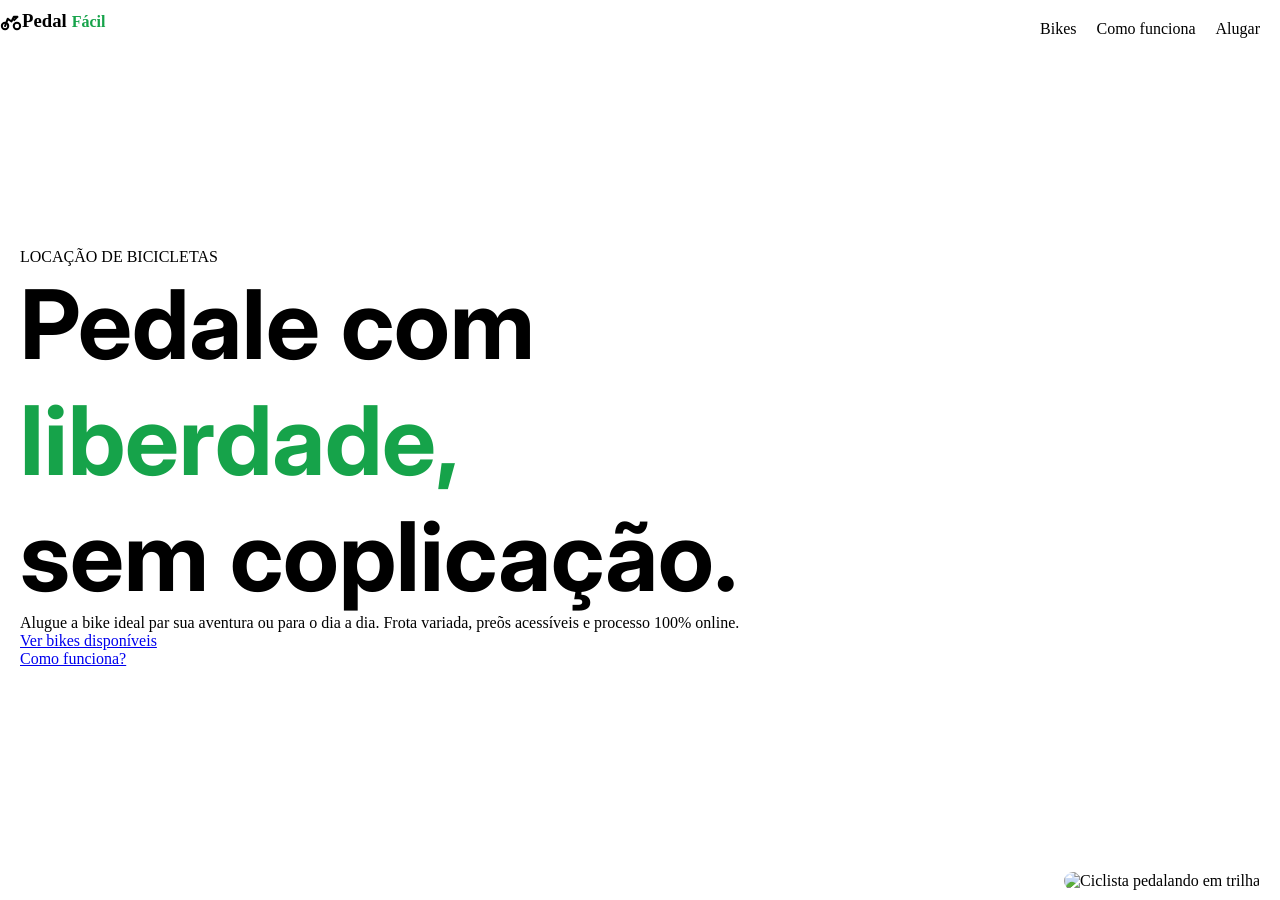
==== HTML/index.html @ 449448c4 "uiui" ====
<!DOCTYPE html>
<html lang="pt-br">
<head>
    <meta charset="UTF-8">
    <meta name="viewport" content="width=device-width, initial-scale=1.0">
    <title>PedalFacil</title>
    <link rel="stylesheet" href="/CSS/style.css">
    <link rel="preconnect" href="https://fonts.googleapis.com" />
    <link rel="preconnect" href="https://fonts.gstatic.com" crossorigin />
    <link href="https://fonts.googleapis.com/css2?family=Outfit:wght@300;400;500;600;700;800&family=Inter:wght@300;400;500;600&display=swap" rel="stylesheet" />
</head>
<body>
    <nav class="logos">
         <div class="logo">
            <svg width="22" height="22" viewBox="0 0 24 24" fill="none" stroke="currentColor" stroke-width="2.2" stroke-linecap="round" stroke-linejoin="round">
                <circle cx="5.5" cy="17.5" r="3.5"/><circle cx="18.5" cy="17.5" r="3.5"/>
                <path d="M5.5 17.5l3-8 4 3 2.5-5H19l-3.5 3.5"/>
            </svg>
            <h3>Pedal</h3>
            <h4>Fácil</h4>
         </div>
        </nav>

    <header class="cabecaralho">
        <span class>Bikes</span>
        <span>Como funciona</span>
        <div class="btn-alugar">
            <span>Alugar</span>
        </div>
    </header>

    <main class="textinho">
        <span>LOCAÇÃO DE BICICLETAS</span>
        <h2>Pedale com <br> <span class="verde"> liberdade, </span><br> sem coplicação.</h2>
        <span>Alugue a bike ideal par sua aventura ou para o dia a dia. Frota variada, preõs acessíveis e processo 100% online.</span>

        <img src="https://images.unsplash.com/photo-1629056528325-f328b5f27ae7?w=700&h=600&fit=crop&auto=format"  alt="Ciclista pedalando em trilha">

        <div class="btn-baixo">
            <div class="btn-baixao">
                <a href="#">
                    Ver bikes disponíveis
                </a>
            </div>

            <a href="#" class="como">
                Como funciona?
            </a>
        </div>
    </main>
</body>
</html>
---- CSS/style.css ----
* {
    margin: 0px;
    padding: 0px;
}

:root {
  --green: #16a34a;
  --green-dark: #15803d;
  --green-light: #dcfce7;
  --green-pale: #f0fdf4;
  --slate-900: #0f172a;
  --slate-700: #334155;
  --slate-500: #64748b;
  --slate-400: #94a3b8;
  --slate-200: #e2e8f0;
  --slate-100: #f1f5f9;
  --white: #ffffff;
  --bg: #f8fafc;
  --font-display: 'Outfit', sans-serif;
  --font-body: 'Inter', sans-serif;
}

.logo{
    display: flex;
    justify-content: flex-start;
    align-items: flex-start;
    position: fixed;
}

.logos h4{
    margin-left: 5px;
    margin-top: 3px;
    color: var(--green);
}

.cabecaralho{
    padding: 10px;
    margin: 10px;
    display: flex;
    flex-direction: row;
    align-items: flex-end;
    justify-content: flex-end;
    gap: 20PX;
}

main {
    position: relative; 
    min-height: 400px;     
}

main img {
    border-radius: 15px;  
    position: fixed;     
    bottom: 10px;             
    right: 20px;              
}

.textinho{
    margin-top: 200px;
    margin-left: 20px;
}

.textinho h2{
    font-size: 6rem;
    font-family: var(--font-body);
}

.verde {
    color: var(--green);
}
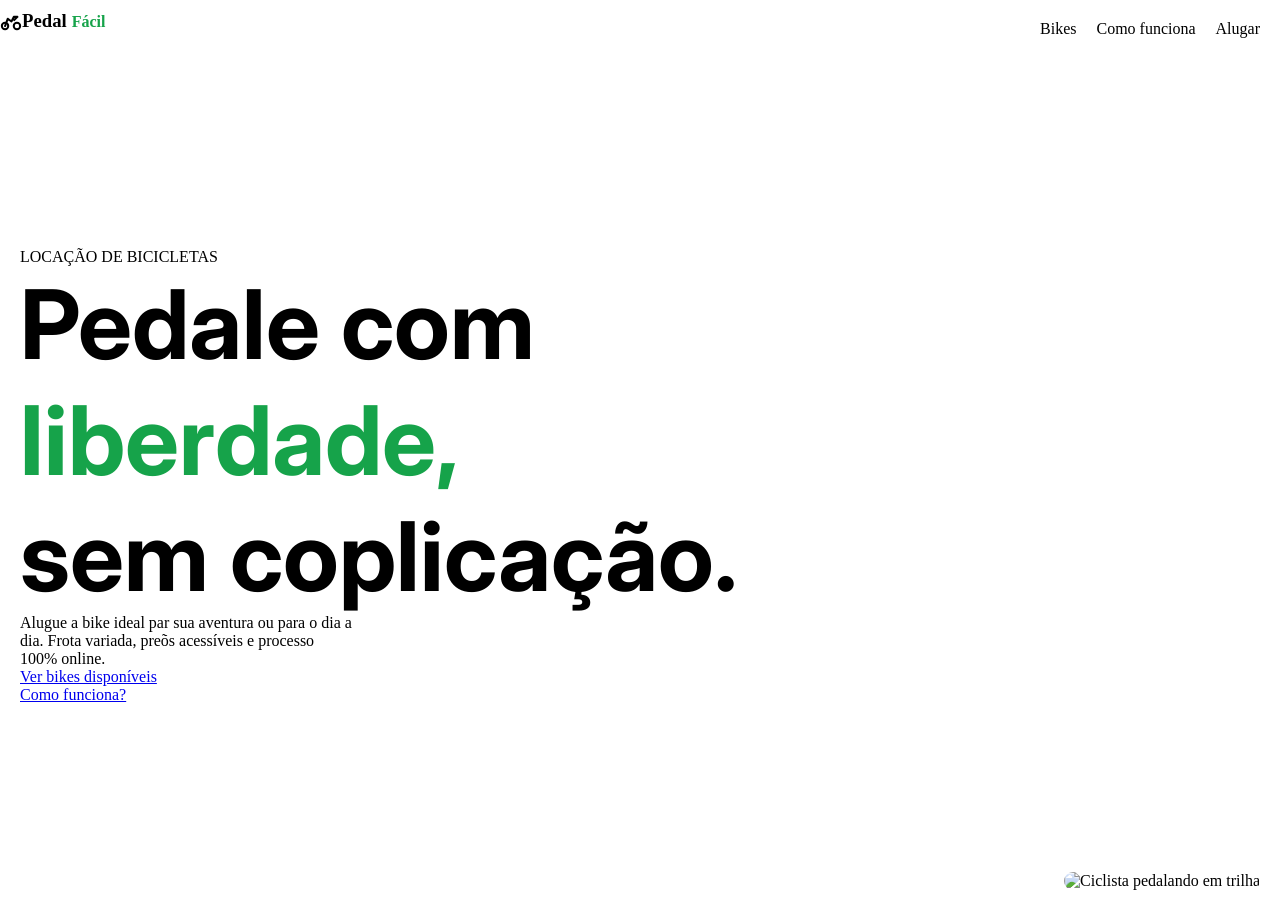
==== commit 6e3f1907: "algo" ====
--- a/HTML/index.html
+++ b/HTML/index.html
@@ -32,7 +32,7 @@
     <main class="textinho">
         <span>LOCAÇÃO DE BICICLETAS</span>
         <h2>Pedale com <br> <span class="verde"> liberdade, </span><br> sem coplicação.</h2>
-        <span>Alugue a bike ideal par sua aventura ou para o dia a dia. Frota variada, preõs acessíveis e processo 100% online.</span>
+        <span>Alugue a bike ideal par sua aventura ou para o dia a <br> dia. Frota variada, preõs acessíveis e processo <br> 100% online.</span>
 
         <img src="https://images.unsplash.com/photo-1629056528325-f328b5f27ae7?w=700&h=600&fit=crop&auto=format"  alt="Ciclista pedalando em trilha">
 
--- a/CSS/style.css
+++ b/CSS/style.css
@@ -67,4 +67,8 @@
 
 .verde {
     color: var(--green);
+}
+
+.locacao{
+    color: var(--green-dark);
 }
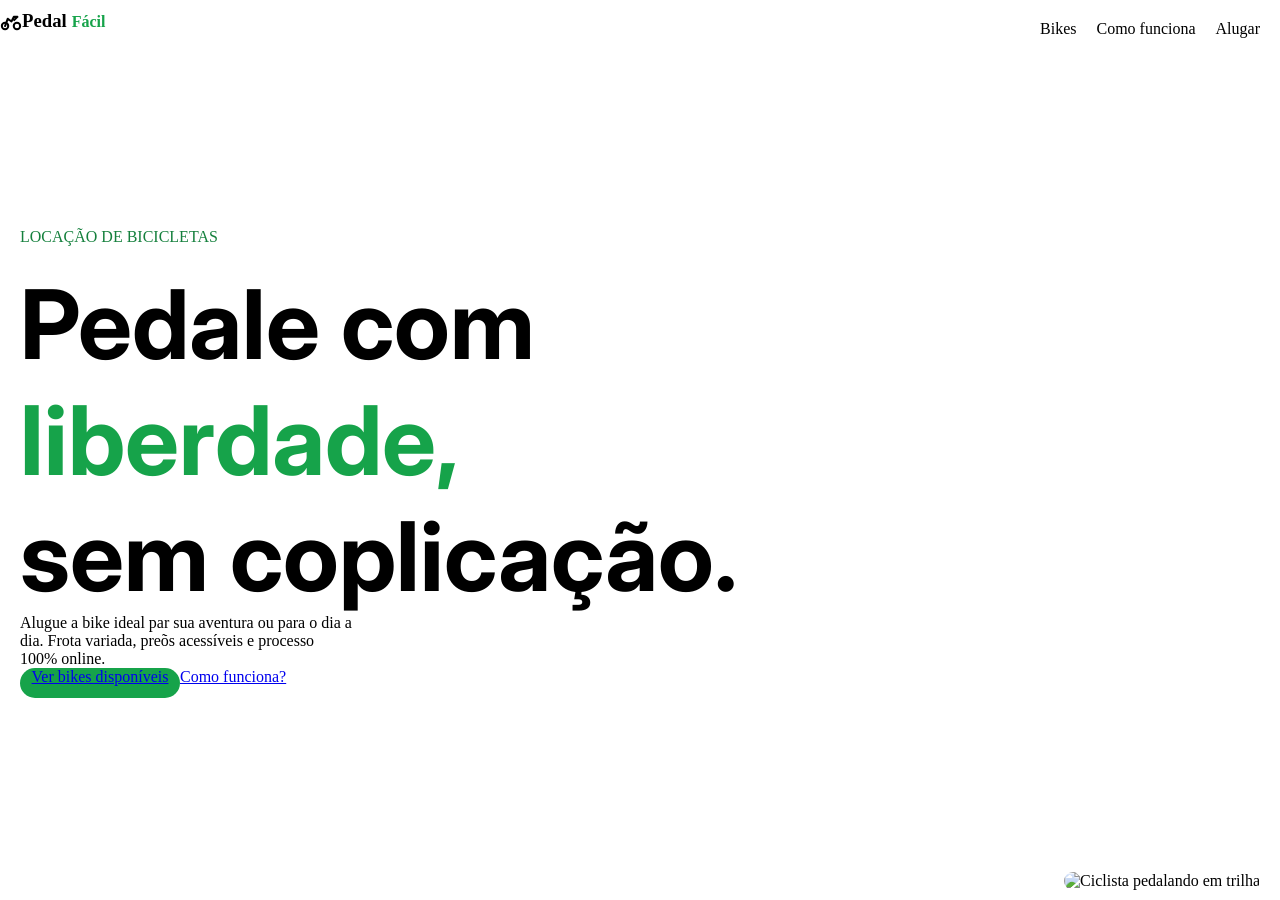
==== commit 37f8dd88: "uiui parte 2" ====
--- a/HTML/index.html
+++ b/HTML/index.html
@@ -30,7 +30,7 @@
     </header>
 
     <main class="textinho">
-        <span>LOCAÇÃO DE BICICLETAS</span>
+        <span class="locacao">LOCAÇÃO DE BICICLETAS</span>
         <h2>Pedale com <br> <span class="verde"> liberdade, </span><br> sem coplicação.</h2>
         <span>Alugue a bike ideal par sua aventura ou para o dia a <br> dia. Frota variada, preõs acessíveis e processo <br> 100% online.</span>
 
--- a/CSS/style.css
+++ b/CSS/style.css
@@ -70,5 +70,23 @@
 }
 
 .locacao{
+    position: relative;
     color: var(--green-dark);
+    bottom: 20px;
+    font-size: 0.8rem;
+    font: var(--font-display);
+}
+
+.btn-baixo{
+    display: flex;
+    flex-direction: row;
+}
+
+.btn-baixao{
+    background-color: var(--green);
+    border-radius: 15px;
+    height: 30px;
+    width: 160px;
+    text-align: center;
+    text-decoration: none;
 }
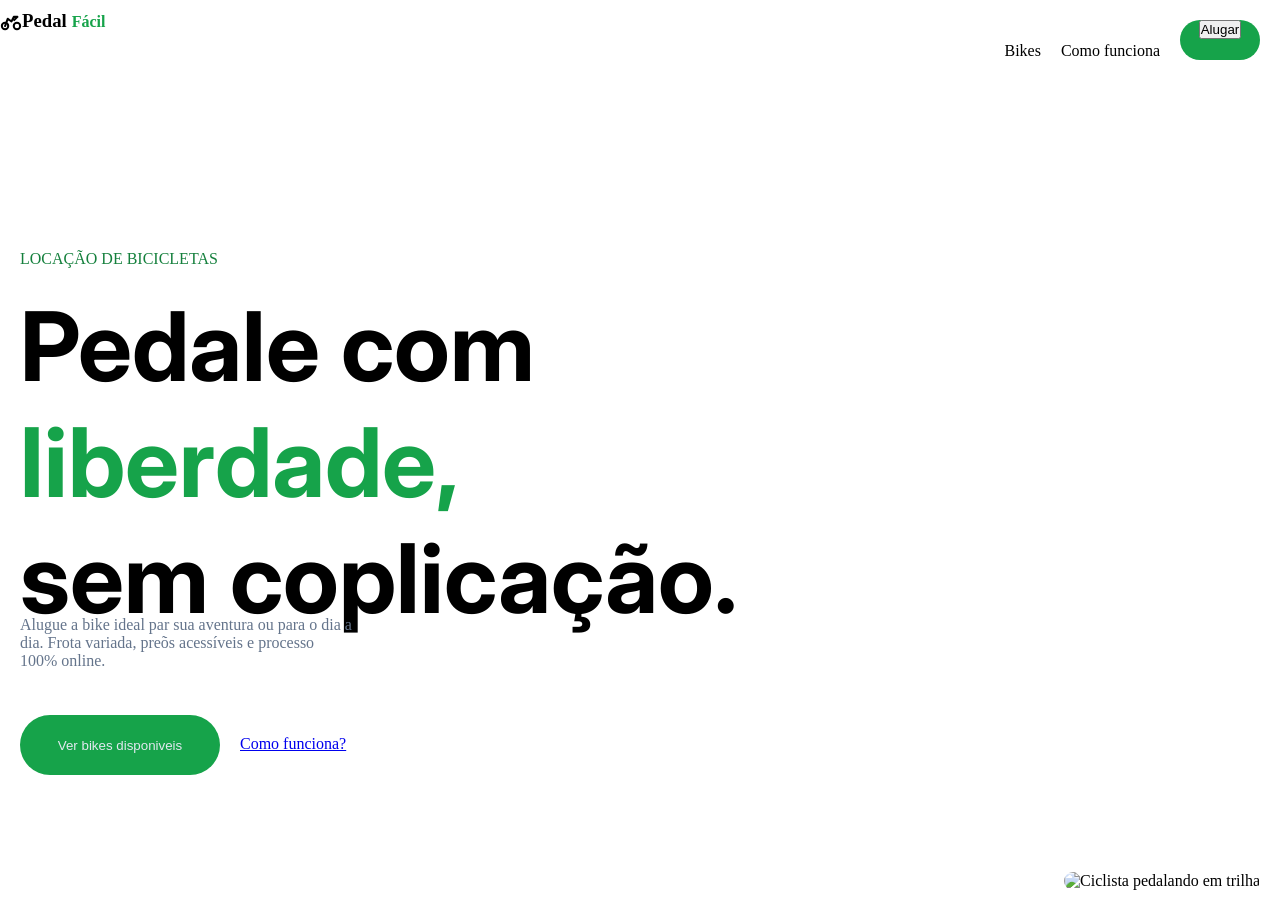
==== commit c32a7b4e: "uiui parte 3, férias na europa" ====
--- a/HTML/index.html
+++ b/HTML/index.html
@@ -25,23 +25,20 @@
         <span class>Bikes</span>
         <span>Como funciona</span>
         <div class="btn-alugar">
-            <span>Alugar</span>
+            <button>Alugar</button>
         </div>
     </header>
 
     <main class="textinho">
         <span class="locacao">LOCAÇÃO DE BICICLETAS</span>
         <h2>Pedale com <br> <span class="verde"> liberdade, </span><br> sem coplicação.</h2>
-        <span>Alugue a bike ideal par sua aventura ou para o dia a <br> dia. Frota variada, preõs acessíveis e processo <br> 100% online.</span>
+        <span class="textoae">Alugue a bike ideal par sua aventura ou para o dia a <br> dia. Frota variada, preõs acessíveis e processo <br> 100% online.</span>
 
         <img src="https://images.unsplash.com/photo-1629056528325-f328b5f27ae7?w=700&h=600&fit=crop&auto=format"  alt="Ciclista pedalando em trilha">
 
         <div class="btn-baixo">
-            <div class="btn-baixao">
-                <a href="#">
-                    Ver bikes disponíveis
-                </a>
-            </div>
+            <button class="btn-baixao">Ver bikes disponiveis</button>
+
 
             <a href="#" class="como">
                 Como funciona?
--- a/CSS/style.css
+++ b/CSS/style.css
@@ -43,6 +43,16 @@
     gap: 20PX;
 }
 
+.btn-alugar{
+    background-color: var(--green);
+    border-radius: 30px;
+    height: 40px;
+    width: 80px;
+    text-align: center;
+    color: var(--slate-200);
+    border: none;
+}
+
 main {
     position: relative; 
     min-height: 400px;     
@@ -77,16 +87,31 @@
     font: var(--font-display);
 }
 
+.textoae{
+    position: relative;
+    color: var(--slate-500);
+    bottom: 20px;
+    font-size: 0.8rem;
+    font: var(--font-display);
+}
+
 .btn-baixo{
     display: flex;
     flex-direction: row;
+    margin-top: 25px;
 }
 
 .btn-baixao{
     background-color: var(--green);
-    border-radius: 15px;
-    height: 30px;
-    width: 160px;
+    border-radius: 30px;
+    height: 60px;
+    width: 200px;
     text-align: center;
-    text-decoration: none;
+    color: var(--slate-200);
+    border: none;
+}
+
+.btn-baixo a{
+    margin-top: 20px;
+    margin-left: 20px;
 }
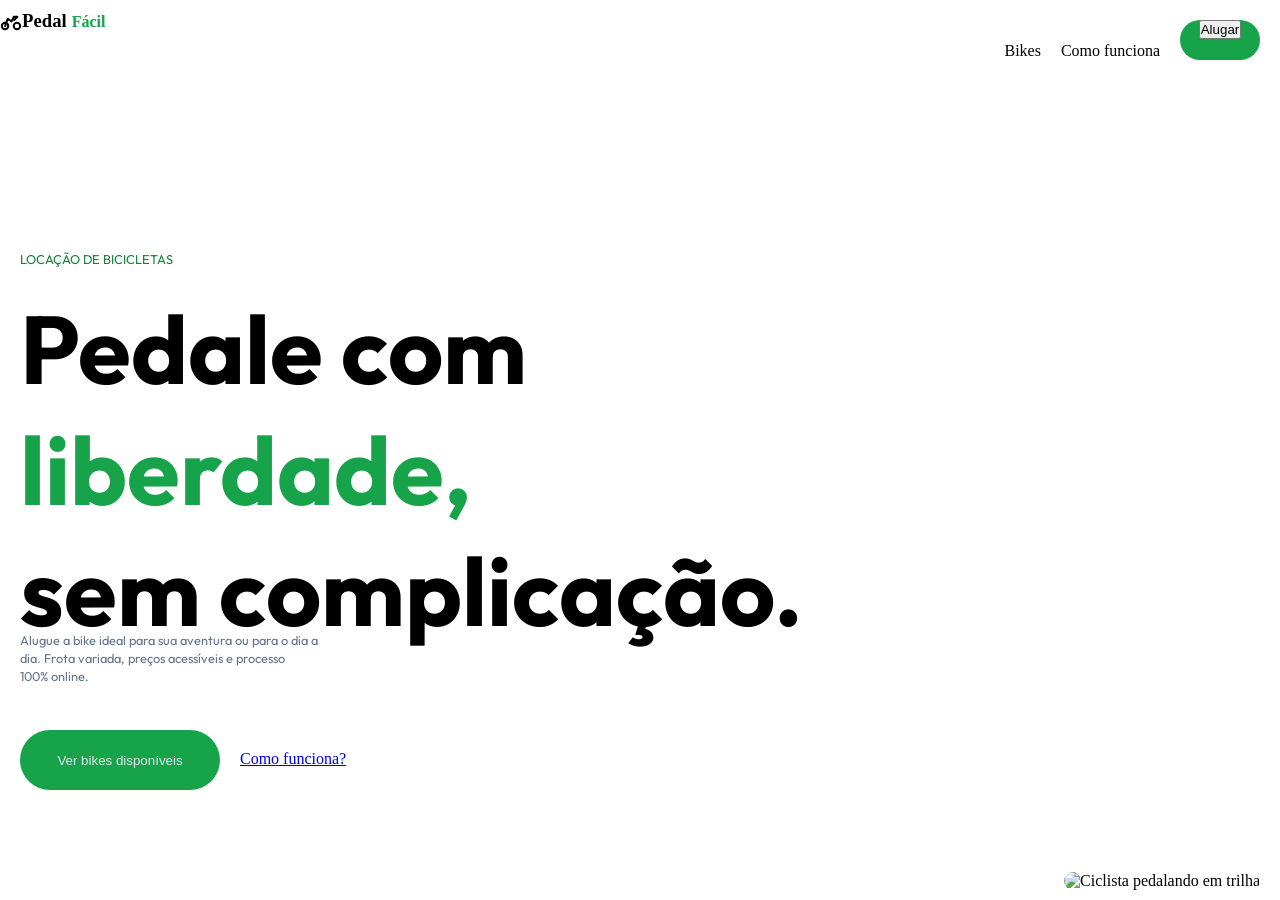
==== commit 1c74fff4: "bikes" ====
--- a/HTML/index.html
+++ b/HTML/index.html
@@ -31,13 +31,13 @@
 
     <main class="textinho">
         <span class="locacao">LOCAÇÃO DE BICICLETAS</span>
-        <h2>Pedale com <br> <span class="verde"> liberdade, </span><br> sem coplicação.</h2>
-        <span class="textoae">Alugue a bike ideal par sua aventura ou para o dia a <br> dia. Frota variada, preõs acessíveis e processo <br> 100% online.</span>
+        <h2>Pedale com <br> <span class="verde"> liberdade, </span><br> sem complicação.</h2>
+        <span class="textoae">Alugue a bike ideal para sua aventura ou para o dia a <br> dia. Frota variada, preços acessíveis e processo <br> 100% online.</span>
 
         <img src="https://images.unsplash.com/photo-1629056528325-f328b5f27ae7?w=700&h=600&fit=crop&auto=format"  alt="Ciclista pedalando em trilha">
 
         <div class="btn-baixo">
-            <button class="btn-baixao">Ver bikes disponiveis</button>
+            <button class="btn-baixao">Ver bikes disponíveis</button>
 
 
             <a href="#" class="como">
--- a/CSS/style.css
+++ b/CSS/style.css
@@ -40,7 +40,7 @@
     flex-direction: row;
     align-items: flex-end;
     justify-content: flex-end;
-    gap: 20PX;
+    gap: 20px;
 }
 
 .btn-alugar{
@@ -72,7 +72,7 @@
 
 .textinho h2{
     font-size: 6rem;
-    font-family: var(--font-body);
+    font-family: var(--font-display);
 }
 
 .verde {
@@ -84,7 +84,7 @@
     color: var(--green-dark);
     bottom: 20px;
     font-size: 0.8rem;
-    font: var(--font-display);
+    font-family: var(--font-display);
 }
 
 .textoae{
@@ -92,7 +92,7 @@
     color: var(--slate-500);
     bottom: 20px;
     font-size: 0.8rem;
-    font: var(--font-display);
+    font-family: var(--font-display);
 }
 
 .btn-baixo{
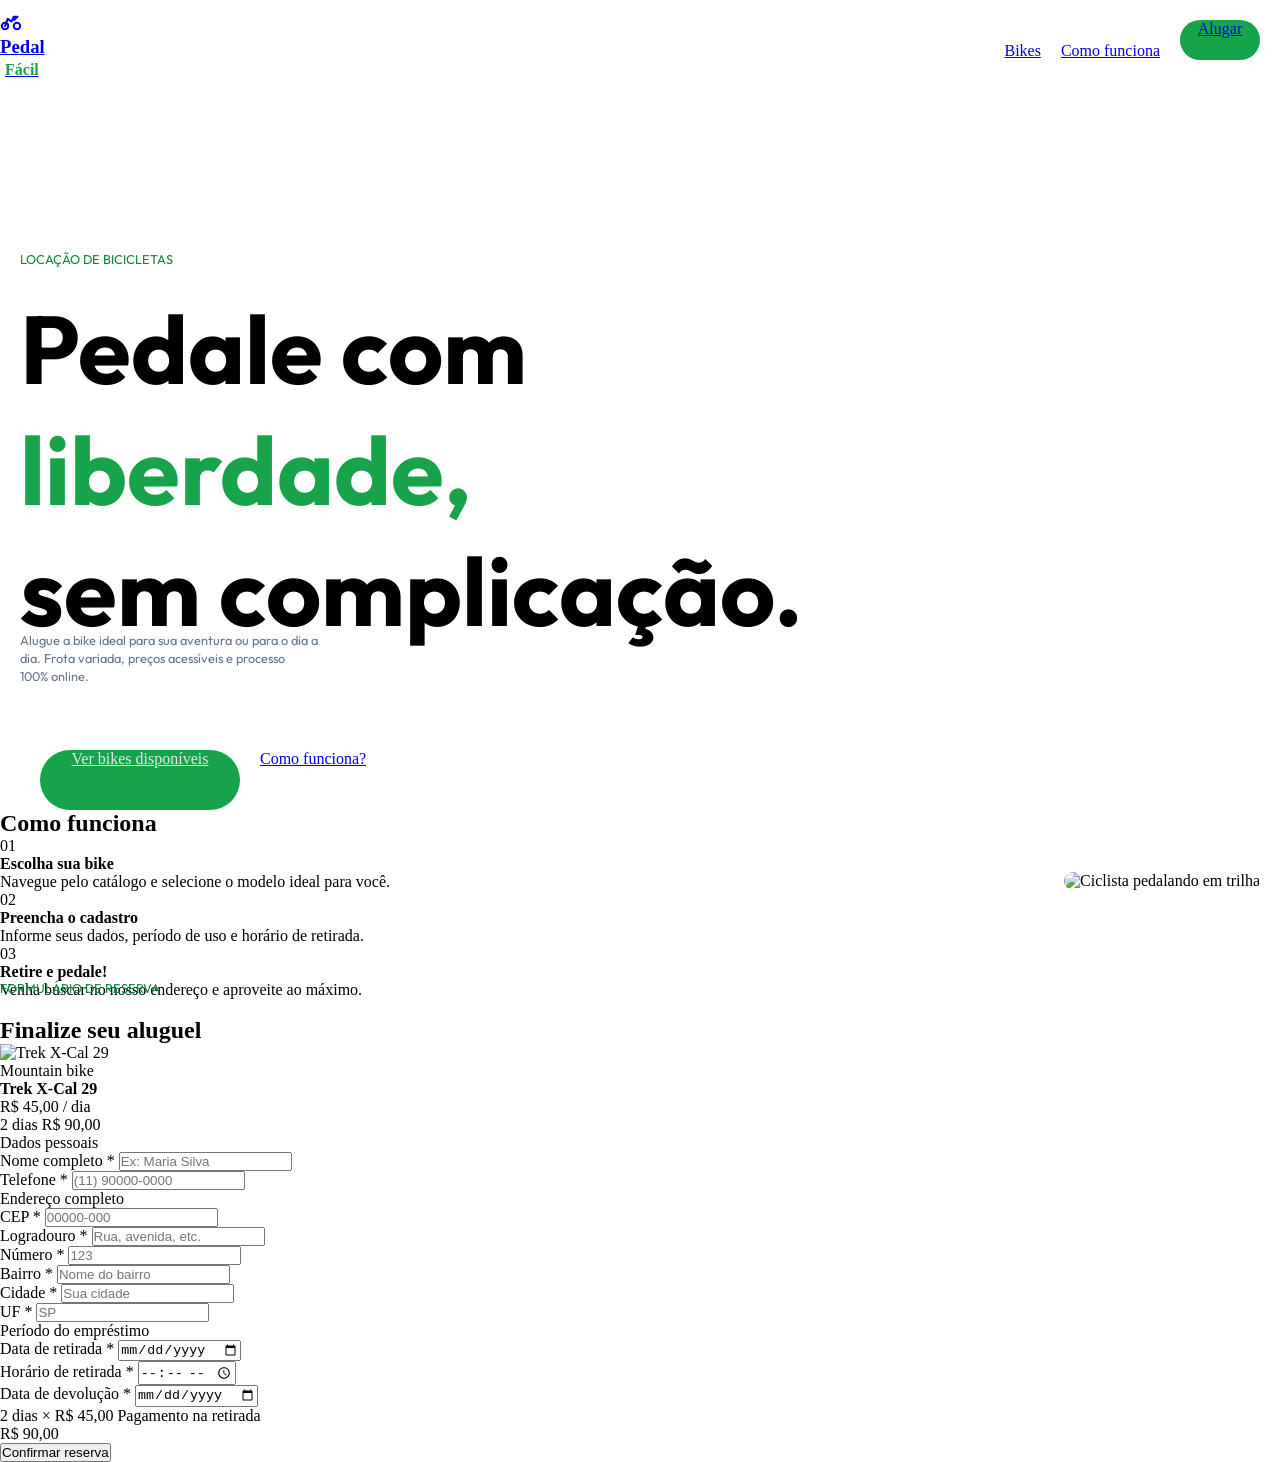
==== commit 9bfdeee9: "html" ====
--- a/HTML/index.html
+++ b/HTML/index.html
@@ -12,20 +12,22 @@
 <body>
     <nav class="logos">
          <div class="logo">
-            <svg width="22" height="22" viewBox="0 0 24 24" fill="none" stroke="currentColor" stroke-width="2.2" stroke-linecap="round" stroke-linejoin="round">
-                <circle cx="5.5" cy="17.5" r="3.5"/><circle cx="18.5" cy="17.5" r="3.5"/>
-                <path d="M5.5 17.5l3-8 4 3 2.5-5H19l-3.5 3.5"/>
-            </svg>
-            <h3>Pedal</h3>
-            <h4>Fácil</h4>
+            <a href="index.html" class="logo-link">
+                <svg width="22" height="22" viewBox="0 0 24 24" fill="none" stroke="currentColor" stroke-width="2.2" stroke-linecap="round" stroke-linejoin="round">
+                    <circle cx="5.5" cy="17.5" r="3.5"/><circle cx="18.5" cy="17.5" r="3.5"/>
+                    <path d="M5.5 17.5l3-8 4 3 2.5-5H19l-3.5 3.5"/>
+                </svg>
+                <h3>Pedal</h3>
+                <h4>Fácil</h4>
+            </a>
          </div>
         </nav>
 
     <header class="cabecaralho">
-        <span class>Bikes</span>
-        <span>Como funciona</span>
+        <a href="bikes.html">Bikes</a>
+        <a href="#como-funciona">Como funciona</a>
         <div class="btn-alugar">
-            <button>Alugar</button>
+            <a href="#reserva">Alugar</a>
         </div>
     </header>
 
@@ -37,13 +39,121 @@
         <img src="https://images.unsplash.com/photo-1629056528325-f328b5f27ae7?w=700&h=600&fit=crop&auto=format"  alt="Ciclista pedalando em trilha">
 
         <div class="btn-baixo">
-            <button class="btn-baixao">Ver bikes disponíveis</button>
+            <a href="bikes.html" class="btn-baixao">Ver bikes disponíveis</a>
 
 
-            <a href="#" class="como">
+            <a href="#como-funciona" class="como">
                 Como funciona?
             </a>
         </div>
     </main>
+
+    <section id="como-funciona" class="como-funciona">
+        <h2>Como funciona</h2>
+
+        <div class="passos">
+            <div class="passo">
+                <span class="passo-numero">01</span>
+                <h4>Escolha sua bike</h4>
+                <p>Navegue pelo catálogo e selecione o modelo ideal para você.</p>
+            </div>
+            <div class="passo">
+                <span class="passo-numero">02</span>
+                <h4>Preencha o cadastro</h4>
+                <p>Informe seus dados, período de uso e horário de retirada.</p>
+            </div>
+            <div class="passo">
+                <span class="passo-numero">03</span>
+                <h4>Retire e pedale!</h4>
+                <p>Venha buscar no nosso endereço e aproveite ao máximo.</p>
+            </div>
+        </div>
+    </section>
+
+    <section id="reserva" class="reserva">
+        <span class="locacao">FORMULÁRIO DE RESERVA</span>
+        <h2>Finalize seu aluguel</h2>
+
+        <div class="resumo-bike">
+            <img src="https://images.unsplash.com/photo-1485965120184-e220f721d03e?w=100&h=100&fit=crop&auto=format" alt="Trek X-Cal 29">
+            <div class="resumo-bike-info">
+                <span class="categoria">Mountain bike</span>
+                <h4>Trek X-Cal 29</h4>
+                <span class="resumo-bike-preco">R$ 45,00 / dia</span>
+            </div>
+            <div class="resumo-bike-total">
+                <span class="dias">2 dias</span>
+                <span class="preco">R$ 90,00</span>
+            </div>
+        </div>
+
+        <form class="formulario">
+            <span class="titulo-secao">Dados pessoais</span>
+            <div class="campo">
+                <label for="nome">Nome completo *</label>
+                <input type="text" id="nome" placeholder="Ex: Maria Silva">
+            </div>
+            <div class="campo">
+                <label for="telefone">Telefone *</label>
+                <input type="tel" id="telefone" placeholder="(11) 90000-0000">
+            </div>
+
+            <span class="titulo-secao">Endereço completo</span>
+            <div class="campo-grupo">
+                <div class="campo">
+                    <label for="cep">CEP *</label>
+                    <input type="text" id="cep" placeholder="00000-000">
+                </div>
+                <div class="campo">
+                    <label for="logradouro">Logradouro *</label>
+                    <input type="text" id="logradouro" placeholder="Rua, avenida, etc.">
+                </div>
+            </div>
+            <div class="campo-grupo campo-grupo-4">
+                <div class="campo">
+                    <label for="numero">Número *</label>
+                    <input type="text" id="numero" placeholder="123">
+                </div>
+                <div class="campo">
+                    <label for="bairro">Bairro *</label>
+                    <input type="text" id="bairro" placeholder="Nome do bairro">
+                </div>
+                <div class="campo">
+                    <label for="cidade">Cidade *</label>
+                    <input type="text" id="cidade" placeholder="Sua cidade">
+                </div>
+                <div class="campo campo-uf">
+                    <label for="uf">UF *</label>
+                    <input type="text" id="uf" placeholder="SP" maxlength="2">
+                </div>
+            </div>
+
+            <span class="titulo-secao">Período do empréstimo</span>
+            <div class="campo-grupo campo-grupo-3">
+                <div class="campo">
+                    <label for="data-retirada">Data de retirada *</label>
+                    <input type="date" id="data-retirada">
+                </div>
+                <div class="campo">
+                    <label for="horario-retirada">Horário de retirada *</label>
+                    <input type="time" id="horario-retirada">
+                </div>
+                <div class="campo">
+                    <label for="data-devolucao">Data de devolução *</label>
+                    <input type="date" id="data-devolucao">
+                </div>
+            </div>
+
+            <div class="total">
+                <div>
+                    <span class="total-linha">2 dias × R$ 45,00</span>
+                    <span class="total-obs">Pagamento na retirada</span>
+                </div>
+                <span class="total-preco">R$ 90,00</span>
+            </div>
+
+            <button type="submit" class="btn-confirmar">Confirmar reserva</button>
+        </form>
+    </section>
 </body>
 </html>
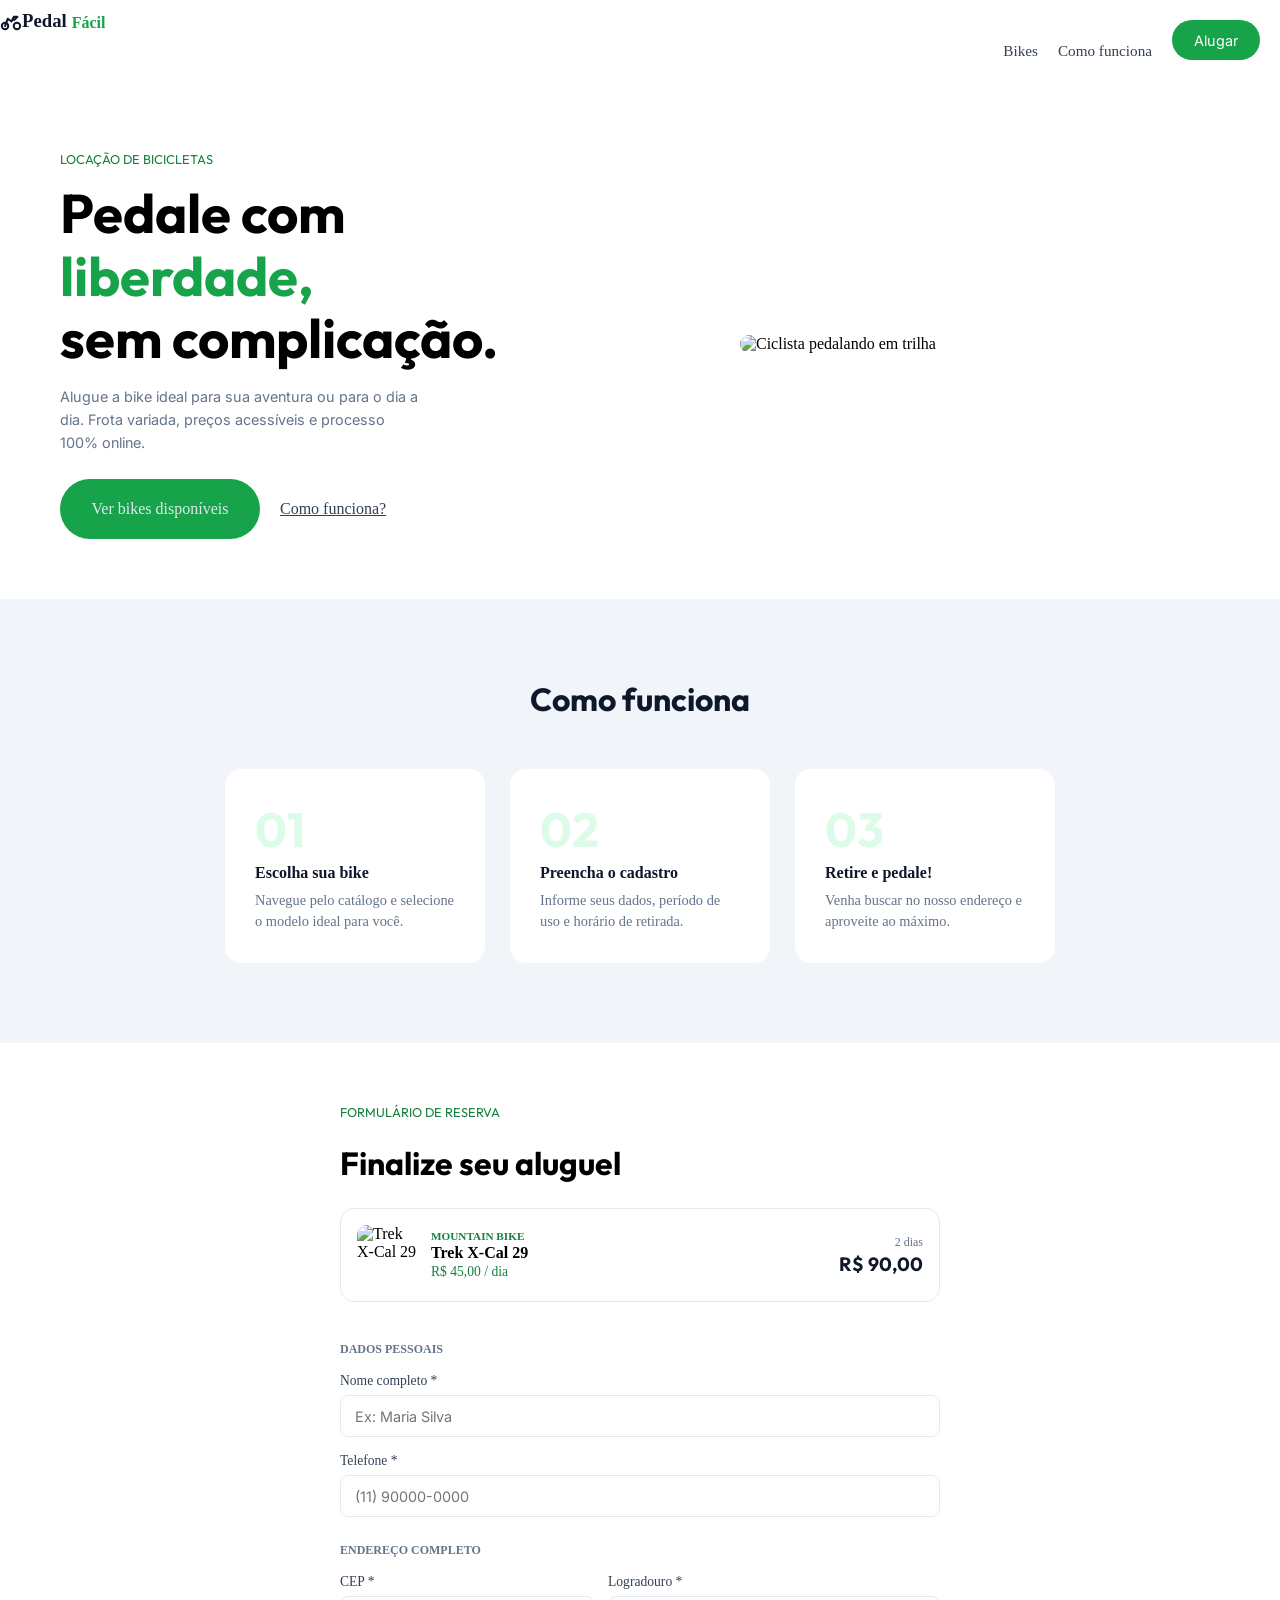
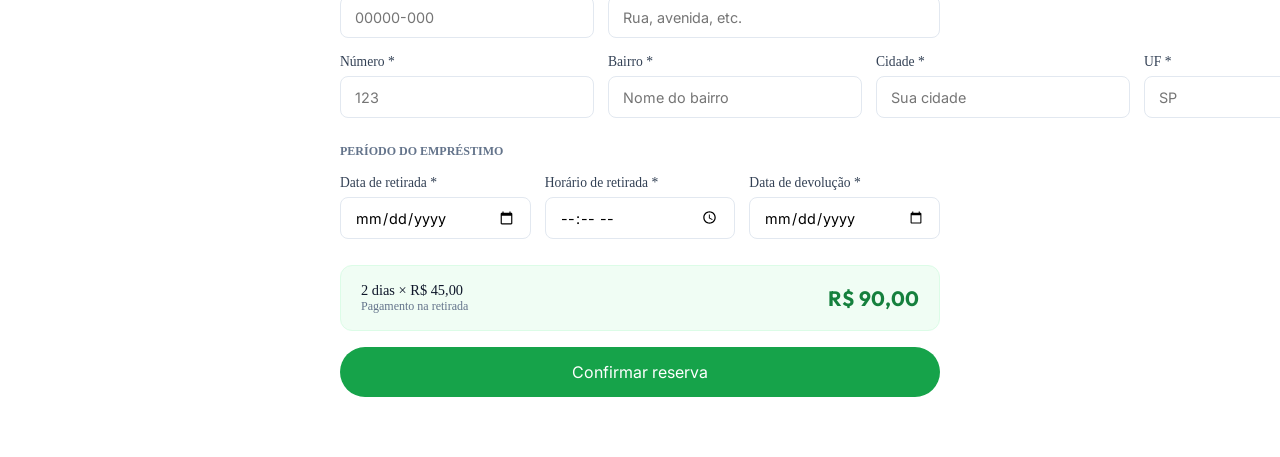
==== commit d8c1b2b0: "index" ====
--- a/HTML/index.html
+++ b/HTML/index.html
@@ -24,7 +24,7 @@
         </nav>
 
     <header class="cabecaralho">
-        <a href="bikes.html">Bikes</a>
+        <a href="#reserva">Bikes</a>
         <a href="#como-funciona">Como funciona</a>
         <div class="btn-alugar">
             <a href="#reserva">Alugar</a>
@@ -32,20 +32,21 @@
     </header>
 
     <main class="textinho">
-        <span class="locacao">LOCAÇÃO DE BICICLETAS</span>
-        <h2>Pedale com <br> <span class="verde"> liberdade, </span><br> sem complicação.</h2>
-        <span class="textoae">Alugue a bike ideal para sua aventura ou para o dia a <br> dia. Frota variada, preços acessíveis e processo <br> 100% online.</span>
+        <div class="textinho-texto">
+            <span class="locacao">LOCAÇÃO DE BICICLETAS</span>
+            <h2>Pedale com <br> <span class="verde"> liberdade, </span><br> sem complicação.</h2>
+            <span class="textoae">Alugue a bike ideal para sua aventura ou para o dia a <br> dia. Frota variada, preços acessíveis e processo <br> 100% online.</span>
+
+            <div class="btn-baixo">
+                <a href="#reserva" class="btn-baixao">Ver bikes disponíveis</a>
+
+                <a href="#como-funciona" class="como">
+                    Como funciona?
+                </a>
+            </div>
+        </div>
 
         <img src="https://images.unsplash.com/photo-1629056528325-f328b5f27ae7?w=700&h=600&fit=crop&auto=format"  alt="Ciclista pedalando em trilha">
-
-        <div class="btn-baixo">
-            <a href="bikes.html" class="btn-baixao">Ver bikes disponíveis</a>
-
-
-            <a href="#como-funciona" class="como">
-                Como funciona?
-            </a>
-        </div>
     </main>
 
     <section id="como-funciona" class="como-funciona">
--- a/CSS/style.css
+++ b/CSS/style.css
@@ -1,6 +1,7 @@
 * {
     margin: 0px;
     padding: 0px;
+    box-sizing: border-box;
 }
 
 :root {
@@ -27,6 +28,13 @@
     position: fixed;
 }
 
+.logo-link{
+    display: flex;
+    align-items: center;
+    color: var(--slate-900);
+    text-decoration: none;
+}
+
 .logos h4{
     margin-left: 5px;
     margin-top: 3px;
@@ -43,35 +51,53 @@
     gap: 20px;
 }
 
-.btn-alugar{
+.cabecaralho a{
+    color: var(--slate-700);
+    text-decoration: none;
+    font-size: 0.95rem;
+}
+
+.cabecaralho a:hover{
+    color: var(--green-dark);
+}
+
+.btn-alugar a{
+    display: inline-flex;
+    align-items: center;
+    height: 40px;
+    padding: 0 22px;
     background-color: var(--green);
+    color: var(--white);
     border-radius: 30px;
-    height: 40px;
-    width: 80px;
-    text-align: center;
-    color: var(--slate-200);
-    border: none;
-}
-
-main {
-    position: relative; 
-    min-height: 400px;     
-}
-
-main img {
-    border-radius: 15px;  
-    position: fixed;     
-    bottom: 10px;             
-    right: 20px;              
+    font-family: var(--font-body);
+    font-size: 0.9rem;
+    text-decoration: none;
+    cursor: pointer;
+    transition: background-color 0.2s ease;
+}
+
+.btn-alugar a:hover{
+    background-color: var(--green-dark);
 }
 
 .textinho{
-    margin-top: 200px;
-    margin-left: 20px;
+    display: flex;
+    align-items: center;
+    justify-content: space-between;
+    flex-wrap: wrap;
+    gap: 40px;
+    max-width: 1200px;
+    margin: 80px auto 60px;
+    padding: 0 20px;
+}
+
+.textinho-texto{
+    max-width: 520px;
 }
 
 .textinho h2{
-    font-size: 6rem;
+    font-size: 3.4rem;
+    line-height: 1.15;
     font-family: var(--font-display);
 }
 
@@ -80,28 +106,41 @@
 }
 
 .locacao{
-    position: relative;
-    color: var(--green-dark);
-    bottom: 20px;
+    display: inline-block;
+    color: var(--green-dark);
+    margin-bottom: 15px;
     font-size: 0.8rem;
     font-family: var(--font-display);
 }
 
 .textoae{
-    position: relative;
+    display: block;
     color: var(--slate-500);
-    bottom: 20px;
-    font-size: 0.8rem;
-    font-family: var(--font-display);
+    margin-top: 15px;
+    font-size: 0.9rem;
+    line-height: 1.6;
+    font-family: var(--font-body);
+}
+
+main img{
+    border-radius: 15px;
+    width: 100%;
+    max-width: 480px;
+    height: auto;
+    display: block;
 }
 
 .btn-baixo{
     display: flex;
-    flex-direction: row;
+    align-items: center;
+    gap: 20px;
     margin-top: 25px;
 }
 
 .btn-baixao{
+    display: inline-flex;
+    align-items: center;
+    justify-content: center;
     background-color: var(--green);
     border-radius: 30px;
     height: 60px;
@@ -109,9 +148,267 @@
     text-align: center;
     color: var(--slate-200);
     border: none;
-}
-
-.btn-baixo a{
-    margin-top: 20px;
-    margin-left: 20px;
+    cursor: pointer;
+    text-decoration: none;
+    transition: background-color 0.2s ease, transform 0.15s ease;
+}
+
+.btn-baixao:hover{
+    background-color: var(--green-dark);
+    transform: translateY(-1px);
+}
+
+.como{
+    color: var(--slate-700);
+}
+
+.como:hover{
+    color: var(--green-dark);
+}
+
+.como-funciona{
+    background-color: var(--slate-100);
+    padding: 80px 40px;
+    text-align: center;
+}
+
+.como-funciona h2{
+    font-family: var(--font-display);
+    font-size: 2rem;
+    color: var(--slate-900);
+    margin-bottom: 50px;
+}
+
+.passos{
+    display: flex;
+    flex-wrap: wrap;
+    justify-content: center;
+    gap: 25px;
+    max-width: 1000px;
+    margin: 0 auto;
+}
+
+.passo{
+    background-color: var(--white);
+    border-radius: 16px;
+    padding: 30px;
+    width: 260px;
+    text-align: left;
+    position: relative;
+    overflow: hidden;
+}
+
+.passo-numero{
+    display: block;
+    font-family: var(--font-display);
+    font-size: 3rem;
+    font-weight: 700;
+    color: var(--green-light);
+    margin-bottom: 5px;
+}
+
+.passo h4{
+    color: var(--slate-900);
+    margin-bottom: 8px;
+}
+
+.passo p{
+    color: var(--slate-500);
+    font-size: 0.9rem;
+    line-height: 1.5;
+}
+
+.categoria{
+    color: var(--green-dark);
+    font-size: 0.7rem;
+    font-weight: 600;
+    text-transform: uppercase;
+}
+
+.preco{
+    font-family: var(--font-display);
+    font-size: 1.3rem;
+    font-weight: 700;
+    color: var(--slate-900);
+}
+
+.reserva{
+    max-width: 640px;
+    margin: 60px auto;
+    padding: 0 20px;
+}
+
+.reserva h2{
+    font-family: var(--font-display);
+    font-size: 2rem;
+    margin: 8px 0 25px;
+}
+
+.resumo-bike{
+    display: flex;
+    align-items: center;
+    gap: 14px;
+    background-color: var(--white);
+    border: 1px solid var(--slate-200);
+    border-radius: 14px;
+    padding: 16px;
+    margin-bottom: 30px;
+}
+
+.resumo-bike img{
+    width: 60px;
+    height: 60px;
+    object-fit: cover;
+    border-radius: 10px;
+}
+
+.resumo-bike-info{
+    flex: 1;
+    display: flex;
+    flex-direction: column;
+    gap: 2px;
+}
+
+.resumo-bike-preco{
+    color: var(--green-dark);
+    font-size: 0.85rem;
+}
+
+.resumo-bike-total{
+    display: flex;
+    flex-direction: column;
+    align-items: flex-end;
+    gap: 2px;
+}
+
+.resumo-bike-total .dias{
+    color: var(--slate-500);
+    font-size: 0.75rem;
+}
+
+.resumo-bike-total .preco{
+    font-family: var(--font-display);
+    font-size: 1.2rem;
+    color: var(--slate-900);
+}
+
+.formulario{
+    display: flex;
+    flex-direction: column;
+    gap: 16px;
+}
+
+.titulo-secao{
+    color: var(--slate-500);
+    font-size: 0.75rem;
+    font-weight: 600;
+    text-transform: uppercase;
+    margin-top: 10px;
+}
+
+.campo{
+    display: flex;
+    flex-direction: column;
+    gap: 6px;
+}
+
+.campo label{
+    font-size: 0.85rem;
+    color: var(--slate-700);
+}
+
+.campo input{
+    height: 42px;
+    padding: 0 14px;
+    border: 1px solid var(--slate-200);
+    border-radius: 8px;
+    font-family: var(--font-body);
+    font-size: 0.9rem;
+}
+
+.campo input:focus{
+    outline: none;
+    border-color: var(--green);
+}
+
+.campo-grupo{
+    display: grid;
+    grid-template-columns: 1fr 2fr;
+    gap: 14px;
+}
+
+.campo-grupo-3{
+    grid-template-columns: repeat(3, 1fr);
+}
+
+.campo-grupo-4{
+    grid-template-columns: 1fr 1fr 1fr 0.6fr;
+}
+
+.total{
+    display: flex;
+    align-items: center;
+    justify-content: space-between;
+    background-color: var(--green-pale);
+    border: 1px solid var(--green-light);
+    border-radius: 12px;
+    padding: 16px 20px;
+    margin-top: 10px;
+}
+
+.total-linha{
+    display: block;
+    color: var(--slate-900);
+    font-size: 0.9rem;
+}
+
+.total-obs{
+    display: block;
+    color: var(--slate-500);
+    font-size: 0.75rem;
+}
+
+.total-preco{
+    font-family: var(--font-display);
+    font-size: 1.3rem;
+    font-weight: 700;
+    color: var(--green-dark);
+}
+
+.btn-confirmar{
+    height: 50px;
+    background-color: var(--green);
+    color: var(--white);
+    border: none;
+    border-radius: 30px;
+    font-family: var(--font-body);
+    font-size: 1rem;
+    cursor: pointer;
+    transition: background-color 0.2s ease;
+}
+
+.btn-confirmar:hover{
+    background-color: var(--green-dark);
+}
+
+@media (max-width: 900px){
+    .textinho{
+        flex-direction: column;
+        text-align: center;
+        margin-top: 140px;
+    }
+
+    .textinho-texto{
+        max-width: 100%;
+    }
+
+    .btn-baixo{
+        justify-content: center;
+    }
+}
+
+@media (max-width: 600px){
+    .campo-grupo, .campo-grupo-3, .campo-grupo-4{
+        grid-template-columns: 1fr;
+    }
 }
